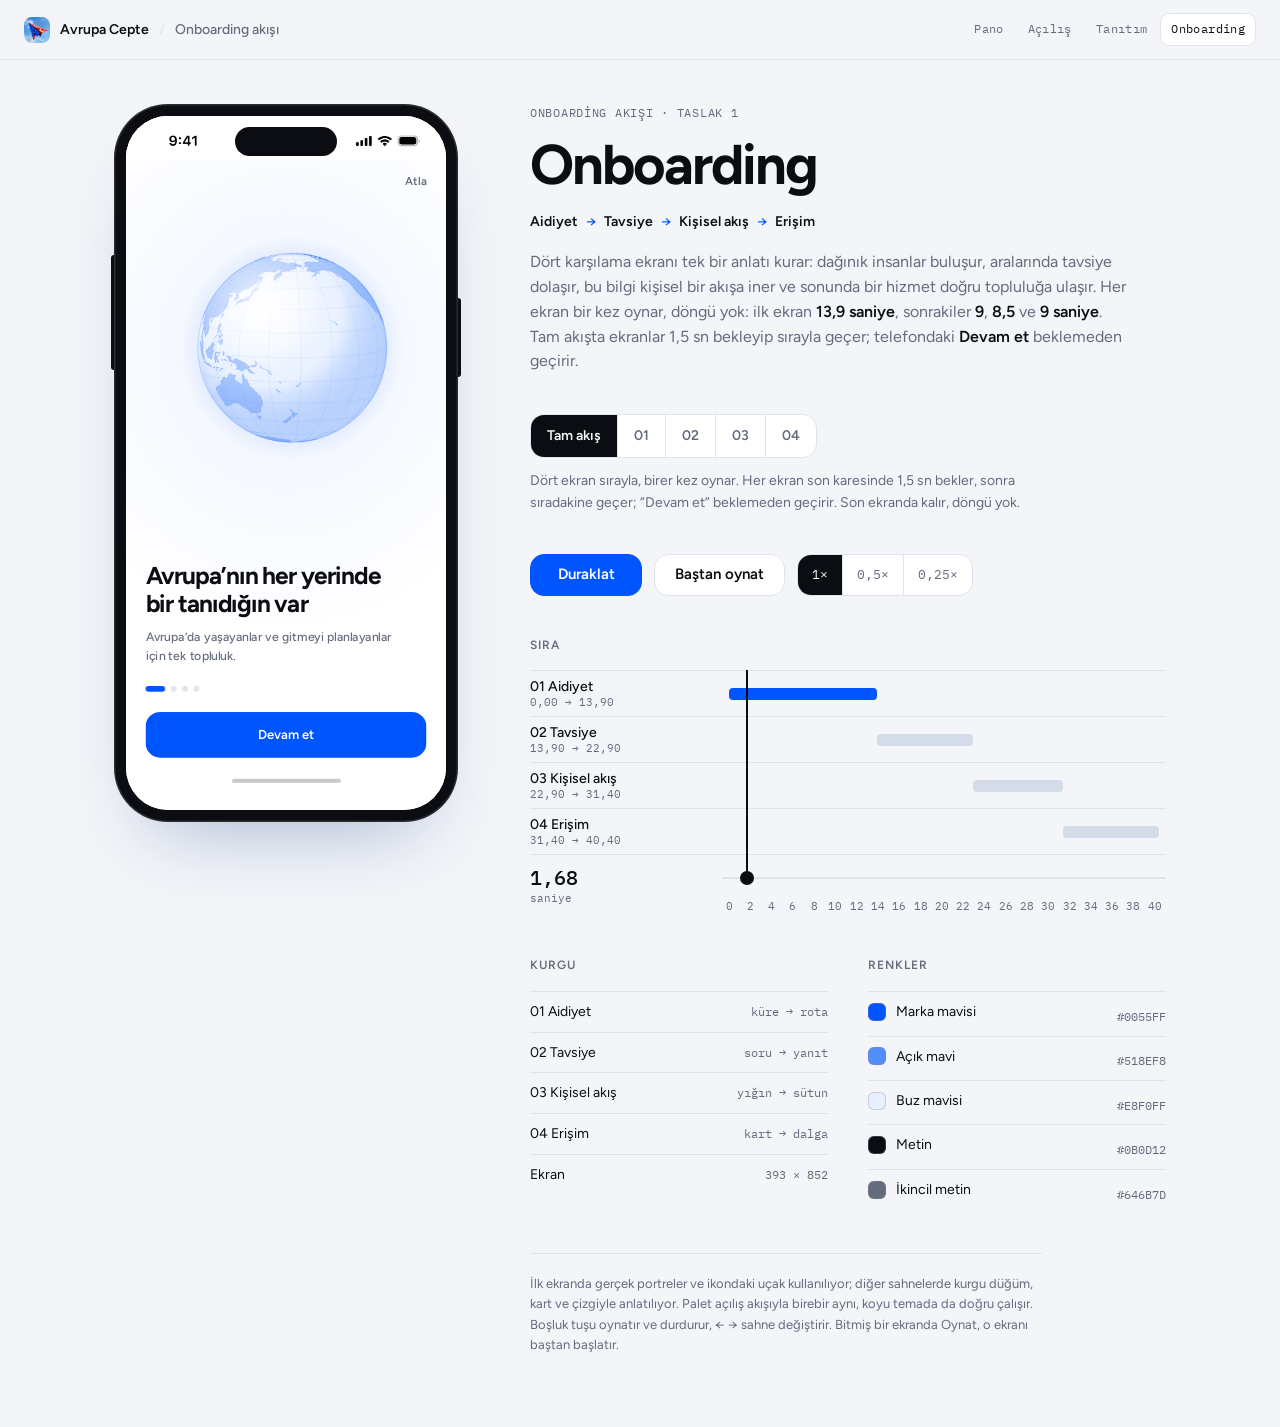
==== onboarding/index.html @ d8091808 "Onboarding: 01 çıkışını yumuşat, 02-04'e süregelen hareket ve parıltı ekle 01: çıkış kuyruğu analiti" ====
<!doctype html>
<html lang="tr">
<head>
<meta charset="utf-8">
<meta name="viewport" content="width=device-width, initial-scale=1">
<title>Avrupa Cepte · Onboarding akışı</title>
<meta name="description" content="Avrupa Cepte onboarding akışı: dört karşılama ekranı, canlı HTML animasyon.">
<link rel="icon" href="../assets/icon.jpg">
<link rel="preconnect" href="https://fonts.googleapis.com">
<link rel="preconnect" href="https://fonts.gstatic.com" crossorigin>
<link rel="stylesheet" href="https://fonts.googleapis.com/css2?family=Figtree:wght@400;500;600;700&family=IBM+Plex+Mono:wght@400;500&display=swap">
<link rel="stylesheet" href="../system.css">
<style>
  /* ---------- ekran içi onboarding ---------- */
  .bg {
    inset: 0;
    background:
      radial-gradient(120% 60% at 50% 34%, rgba(0, 85, 255, .07), rgba(0, 85, 255, 0) 68%),
      var(--surface);
  }
  .art { left: 0; top: 0; width: 393px; height: 852px; overflow: visible; }

  .skip, .cta { cursor: pointer; }
  .skip {
    right: 24px; top: 70px; margin: 0;
    font-size: 14px; font-weight: 600; color: var(--muted);
  }

  .copy { left: 24px; top: 548px; width: 345px; }
  .copy h3 {
    margin: 0 0 14px;
    font-size: 30px; line-height: 1.12; letter-spacing: -.035em; font-weight: 700;
    color: var(--ink);
  }
  .copy h3, .copy p { white-space: nowrap; }
  .copy p {
    margin: 0; font-size: 15px; line-height: 1.5; color: var(--muted); font-weight: 500;
  }

  .dots { left: 24px; top: 700px; display: flex; gap: 7px; align-items: center; }
  .dots i { display: block; width: 7px; height: 7px; border-radius: 4px; background: var(--line); }
  .dots i.on { width: 24px; background: var(--brand); }

  .cta {
    left: 24px; top: 732px; width: 345px; height: 56px;
    border-radius: 18px; background: var(--brand); color: #fff;
    display: grid; place-items: center;
    font-size: 16px; font-weight: 600; letter-spacing: -.01em;
  }
  .homebar {
    left: 130px; top: 814px; width: 134px; height: 5px;
    border-radius: 3px; background: var(--ink); opacity: .22;
  }

  /* ---------- vektör sınıfları (tema duyarlı) ---------- */
  .art .nd { fill: var(--brand); }
  .art .nd-halo { fill: var(--brand); fill-opacity: .12; }
  .art .ln { stroke: var(--brand-mid); fill: none; stroke-linecap: round; stroke-width: 1.4; }
  .art .ln-faint { stroke: var(--brand); fill: none; stroke-linecap: round; stroke-width: 1.2; stroke-opacity: .2; }
  .art .ring { stroke: var(--brand); fill: none; }
  .art .card { fill: var(--surface); stroke: var(--line); stroke-width: 1; }
  .art .card-soft { fill: var(--tint); }
  .art .sk { fill: var(--line); }
  .art .sk-on { fill: var(--brand); fill-opacity: .35; }
  .art .t-ink { fill: var(--ink); font-weight: 600; }
  .art .t-mute { fill: var(--muted); font-weight: 500; }
  .art .t-brand { fill: var(--brand); font-weight: 600; }
  .art .pill { fill: var(--surface); stroke: var(--line); stroke-width: 1; }
  /* ---------- 02 · tasarımdaki gerçek arayüz parçaları ---------- */
  /* Renkler Avrupa Cepte.pdf s.77'den: mavi #0055FF, yeşil #15AE3B,
     oy hapı #CCD9F3. Koyu temada yeşil ve yüzeyler tokenlara uyar. */
  .art .ui-card { fill: var(--surface); }
  .art .ui-name { fill: var(--ink); font-weight: 700; }
  .art .ui-body { fill: var(--ink); font-weight: 500; }
  .art .ui-mute { fill: var(--muted); font-weight: 500; }
  .art .ui-ring { fill: none; stroke: var(--line); stroke-width: 1; }
  .art .ui-ring-thin { fill: none; stroke: #0B1B3A; stroke-opacity: .12; stroke-width: .9; }
  .art .ui-seal { fill: none; stroke: var(--muted); stroke-width: 1.2; stroke-opacity: .85; }
  .art .ui-menu { stroke: var(--ink); stroke-width: 2; stroke-linecap: round; stroke-opacity: .8; }
  .art .ui-pill { fill: var(--surface); stroke: var(--line); stroke-width: 1; }
  .art .ui-ghost { fill: none; stroke: var(--line); stroke-width: 1; }
  .art .ui-ico { fill: none; stroke: var(--muted); stroke-width: 1.5; stroke-linecap: round; stroke-linejoin: round; }
  .art .ui-up { fill: var(--brand); fill-opacity: .18; }
  .art .ui-up-t { fill: var(--brand); font-weight: 700; }
  .art .ui-up-i { fill: var(--brand); }
  .art .ui-ok { fill: var(--ok); font-weight: 600; }
  .art .ui-ok-fill { fill: var(--ok); }
  .art .ui-ans { fill: var(--ok-tint); stroke: var(--ok); stroke-width: 1.2; }
  /* koyu temada yeşil açılıyor; üstündeki yazı beyaz kalırsa okunmuyor */
  .art .ui-seal-b { fill: none; stroke: var(--brand); stroke-width: 1.2; }
  .art .ui-brand-t { fill: var(--brand); font-weight: 600; }
  .art .ui-page { fill: var(--tint); fill-opacity: .55; stroke: var(--line); stroke-width: 1; }
  .art .ui-sel { fill: none; stroke: var(--brand); stroke-width: 1.8; }
  .art .ui-chk { fill: var(--surface); stroke: var(--line); stroke-width: 1; }
  .art .ui-chk-off { fill: none; stroke: var(--muted); stroke-width: 1.8; stroke-linecap: round; stroke-linejoin: round; }
  .art .ui-chk-on { fill: none; stroke: var(--ink); stroke-width: 2.1; stroke-linecap: round; stroke-linejoin: round; }
  .art .ui-tag { fill: var(--line); fill-opacity: .6; }
  .art .ui-logo { fill: var(--brand); }
  .art .ui-dot { fill: var(--brand); }
  .art .ui-tint { fill: var(--tint); }
  .art .ui-ico-b { fill: none; stroke: var(--brand); stroke-width: 1.6; stroke-linecap: round; stroke-linejoin: round; }
  .art .ui-ok-ink { fill: #FFFFFF; font-weight: 600; }
  @media (prefers-color-scheme: dark) { :root:not([data-theme="light"]) .art .ui-ok-ink { fill: #06240F; } }
  :root[data-theme="dark"] .art .ui-ok-ink { fill: #06240F; }

  .art .globe-land { fill: var(--brand-mid); fill-opacity: .42; stroke: var(--brand); stroke-opacity: .18; stroke-width: .6; }
  .art .globe-grat { fill: none; stroke: var(--brand); stroke-opacity: .12; stroke-width: .6; }
  .art .globe-rim { fill: none; stroke: var(--brand); stroke-opacity: .22; stroke-width: 1; }
</style>
</head>
<body>

<nav class="topnav">
  <a class="tn-brand" href="/">
    <img class="tn-mark" src="/assets/icon.jpg" alt="">
    <span>Avrupa Cepte</span>
    <span class="tn-sep">/</span>
    <span class="tn-here">Onboarding akışı</span>
  </a>
  <div class="tn-links">
    <a href="/">Pano</a>
    <a href="/splash/">Açılış</a>
    <a href="/tanitim/">Tanıtım</a>
    <a href="/onboarding/" aria-current="page">Onboarding</a>
  </div>
</nav>

<main class="wrap">
  <div class="phone">
    <div class="screen" id="screen">
      <div class="stage" id="stage">
        <div class="bg"></div>
        <svg class="art" id="art" viewBox="0 0 393 852" aria-hidden="true"></svg>
        <img class="status" src="../assets/status.png" alt="" id="status">
        <p class="skip">Atla</p>
        <div class="copy">
          <h3 id="obHead">Avrupa’nın her yerinde<br>bir tanıdığın var</h3>
          <p id="obSub">Avrupa’da yaşayanlar ve gitmeyi planlayanlar<br>için tek topluluk.</p>
        </div>
        <div class="dots" id="obDots"><i class="on"></i><i></i><i></i><i></i></div>
        <div class="cta" id="obCta">Devam et</div>
        <div class="homebar"></div>
      </div>
    </div>
  </div>

  <div class="panel">
    <header>
      <p class="eyebrow">Onboarding akışı · taslak 1</p>
      <h1>Onboarding</h1>
      <ul class="chain" aria-label="Akış">
        <li>Aidiyet</li><li>Tavsiye</li><li>Kişisel akış</li><li>Erişim</li>
      </ul>
      <p class="lead">Dört karşılama ekranı tek bir anlatı kurar: dağınık insanlar buluşur, aralarında tavsiye dolaşır, bu bilgi kişisel bir akışa iner ve sonunda bir hizmet doğru topluluğa ulaşır. Her ekran bir kez oynar, döngü yok: ilk ekran <strong>13,9 saniye</strong>, sonrakiler <strong>9</strong>, <strong>8,5</strong> ve <strong>9 saniye</strong>. Tam akışta ekranlar 1,5 sn bekleyip sırayla geçer; telefondaki <strong>Devam et</strong> beklemeden geçirir.</p>
    </header>

    <div class="modes">
      <div class="seg" role="radiogroup" aria-label="Sahne">
        <input type="radio" name="mode" id="m-full" value="full" checked><label for="m-full">Tam akış</label>
        <input type="radio" name="mode" id="m-1" value="1"><label for="m-1">01</label>
        <input type="radio" name="mode" id="m-2" value="2"><label for="m-2">02</label>
        <input type="radio" name="mode" id="m-3" value="3"><label for="m-3">03</label>
        <input type="radio" name="mode" id="m-4" value="4"><label for="m-4">04</label>
      </div>
      <p class="mode-note" id="modeNote"></p>
    </div>

    <div class="controls">
      <button class="btn primary" id="play" type="button" aria-pressed="false">Oynat</button>
      <button class="btn" id="replay" type="button">Baştan oynat</button>
      <div class="seg" role="radiogroup" aria-label="Oynatma hızı">
        <input type="radio" name="speed" id="sp-1" value="1" checked><label for="sp-1">1×</label>
        <input type="radio" name="speed" id="sp-05" value="0.5"><label for="sp-05">0,5×</label>
        <input type="radio" name="speed" id="sp-025" value="0.25"><label for="sp-025">0,25×</label>
      </div>
    </div>

    <section aria-labelledby="h-seq">
      <h2 id="h-seq">Sıra</h2>
      <div class="tl">
        <div id="rows"></div>
        <div class="tl-axis">
          <div class="timecode" id="time">0,00<small>saniye</small></div>
          <div>
            <input class="scrub" type="range" id="scrub" min="0" max="14400" step="10" value="0" aria-label="Zaman">
            <div class="ticks" id="ticks" aria-hidden="true"></div>
          </div>
        </div>
        <div class="head" aria-hidden="true"><i id="playhead"></i></div>
      </div>
    </section>

    <div class="facts">
      <section aria-labelledby="h-src">
        <h2 id="h-src">Kurgu</h2>
        <ul class="list">
          <li><span>01 Aidiyet</span><span class="src">küre → rota</span></li>
          <li><span>02 Tavsiye</span><span class="src">soru → yanıt</span></li>
          <li><span>03 Kişisel akış</span><span class="src">yığın → sütun</span></li>
          <li><span>04 Erişim</span><span class="src">kart → dalga</span></li>
          <li><span>Ekran</span><span class="src">393 × 852</span></li>
        </ul>
      </section>
      <section aria-labelledby="h-col">
        <h2 id="h-col">Renkler</h2>
        <ul class="list">
          <li><span class="sw"><span class="chip" style="background:#0055FF"></span>Marka mavisi</span><code>#0055FF</code></li>
          <li><span class="sw"><span class="chip" style="background:#518EF8"></span>Açık mavi</span><code>#518EF8</code></li>
          <li><span class="sw"><span class="chip" style="background:#E8F0FF"></span>Buz mavisi</span><code>#E8F0FF</code></li>
          <li><span class="sw"><span class="chip" style="background:#0B0D12"></span>Metin</span><code>#0B0D12</code></li>
          <li><span class="sw"><span class="chip" style="background:#646B7D"></span>İkincil metin</span><code>#646B7D</code></li>
        </ul>
      </section>
    </div>

    <p class="note">İlk ekranda gerçek portreler ve ikondaki uçak kullanılıyor; diğer sahnelerde kurgu düğüm, kart ve çizgiyle anlatılıyor. Palet açılış akışıyla birebir aynı, koyu temada da doğru çalışır. Boşluk tuşu oynatır ve durdurur, ← → sahne değiştirir. Bitmiş bir ekranda Oynat, o ekranı baştan başlatır.</p>
  </div>
</main>

<script src="/tanitim/assets/d3.min.js"></script>
<script src="app.js"></script>
</body>
</html>
---- system.css ----
/* Avrupa Cepte · animasyon panosu tasarım sistemi
   Kaynak: açılış akışı sayfası. Panel, cihaz çerçevesi, zaman çizelgesi ve
   tipografi tüm sayfalarda birebir aynı kalır. */

:root {
  --bg: #F3F5F9;
  --surface: #FFFFFF;
  --ink: #0B0D12;
  --muted: #646B7D;
  --line: #DEE3EC;
  --bar: #D5DCE9;
  --bar-on: #0055FF;
  --accent: #0055FF;
  --accent-ink: #FFFFFF;
  --shadow: 0 40px 80px -40px rgba(0, 40, 120, .35);
  --lw: 11rem;

  --brand: #0055FF;
  --brand-mid: #518EF8;
  --tint: #E8F0FF;
  --ok: #15AE3B;
  --ok-tint: #F5FFF8;
  --bezel: #0B0D12;
}
@media (prefers-color-scheme: dark) {
  :root:not([data-theme="light"]) {
    --bg: #0A0C12;
    --surface: #12151D;
    --ink: #ECEFF5;
    --muted: #9097A8;
    --line: #232836;
    --bar: #2A3040;
    --bar-on: #4D8BFF;
    --accent: #4D8BFF;
    --accent-ink: #0A0C12;
    --shadow: 0 40px 80px -30px rgba(0, 0, 0, .8);
    --ok: #2ED45C;
    --ok-tint: #0F2417;
    --bezel: #000000;
  }
}
:root[data-theme="dark"] {
  --bg: #0A0C12;
  --surface: #12151D;
  --ink: #ECEFF5;
  --muted: #9097A8;
  --line: #232836;
  --bar: #2A3040;
  --bar-on: #4D8BFF;
  --accent: #4D8BFF;
  --accent-ink: #0A0C12;
  --shadow: 0 40px 80px -30px rgba(0, 0, 0, .8);
  --ok: #2ED45C;
  --ok-tint: #0F2417;
  --bezel: #000000;
}

* { box-sizing: border-box; }
body {
  margin: 0;
  background: var(--bg);
  color: var(--ink);
  font-family: "Figtree", -apple-system, "SF Pro Text", system-ui, sans-serif;
  font-size: 15px;
  line-height: 1.55;
}
a { color: inherit; }

/* ---------- üst navigasyon ---------- */
.topnav {
  position: sticky;
  top: 0;
  z-index: 40;
  display: flex;
  align-items: center;
  justify-content: space-between;
  gap: 24px;
  height: 60px;
  padding-inline: 24px;
  background: var(--bg);
  border-bottom: 1px solid var(--line);
}
.tn-brand {
  display: inline-flex; align-items: center; gap: 10px;
  font-size: 14px; font-weight: 600; text-decoration: none; color: var(--ink);
  white-space: nowrap;
}
.tn-mark {
  width: 26px; height: 26px; border-radius: 8px; flex: none;
  display: block;
  object-fit: cover;
  background: var(--accent);
  box-shadow: inset 0 0 0 1px rgba(11, 13, 18, .10);
}
.tn-sep { color: var(--line); }
.tn-here { color: var(--muted); font-weight: 500; }
.tn-links { display: flex; gap: 2px; }
.tn-links a {
  font-family: "IBM Plex Mono", ui-monospace, Menlo, monospace;
  font-size: 12px; letter-spacing: .03em;
  color: var(--muted); text-decoration: none;
  padding: 7px 11px; border-radius: 9px;
  transition: color .16s, background-color .16s;
}
.tn-links a:hover { color: var(--ink); background: var(--surface); }
.tn-links a[aria-current="page"] {
  color: var(--ink); background: var(--surface);
  box-shadow: inset 0 0 0 1px var(--line);
}
@media (max-width: 600px) {
  .topnav { height: 52px; padding-inline: 14px; gap: 10px; }
  .tn-sep, .tn-here { display: none; }
  .tn-links a { padding: 6px 8px; font-size: 11px; }
}

.wrap {
  max-width: 1100px;
  margin: 0 auto;
  padding-inline: 24px;
  padding-block: 44px 72px;
  display: grid;
  grid-template-columns: minmax(0, 344px) minmax(0, 1fr);
  gap: 72px;
  align-items: start;
}

/* ---------- cihaz ---------- */
.phone {
  width: 100%;
  background: var(--bezel);
  border-radius: 54px;
  padding: 12px;
  box-shadow:
    var(--shadow),
    inset 0 0 0 1.5px rgba(255, 255, 255, .13);
  position: sticky;
  top: 92px;
}
/* yan tuşlar: sessize alma/ses solda, güç sağda */
.phone::before, .phone::after {
  content: '';
  position: absolute;
  width: 3px;
  background: var(--bezel);
  pointer-events: none;
}
.phone::before {
  left: -3px; top: 21%; height: 16%;
  border-radius: 3px 0 0 3px;
}
.phone::after {
  right: -3px; top: 27%; height: 11%;
  border-radius: 0 3px 3px 0;
}
.screen {
  position: relative;
  aspect-ratio: 393 / 852;
  max-width: 100%;
  border-radius: 42px;
  overflow: hidden;
  background: #FFFFFF;
}
/* Dynamic Island: yüzde ölçülü, ekranla birlikte ölçeklenir */
.screen::after {
  content: '';
  position: absolute;
  z-index: 30;
  left: 34.2%;
  width: 31.6%;
  top: 1.6%;
  aspect-ratio: 124 / 36;
  border-radius: 999px;
  background: #0B0D12;
  pointer-events: none;
}
.stage {
  position: absolute;
  left: 0;
  top: 0;
  width: 393px;
  height: 852px;
  transform-origin: 0 0;
}
.stage > * { position: absolute; }
.status { left: 0; top: 0; width: 393px; height: 54px; }

/* ---------- panel ---------- */
.panel { display: flex; flex-direction: column; gap: 40px; min-width: 0; }
.panel-link {
  display: inline-flex; align-items: center; gap: 6px;
  background: var(--surface); border: 1px solid var(--line);
  border-radius: 9px; padding: 8px 12px; margin: 0 0 18px;
  color: var(--muted); font-size: 12px; font-weight: 600;
  text-decoration: none; align-self: flex-start;
  transition: border-color .18s, color .18s;
}
.panel-link:hover { border-color: var(--accent); color: var(--ink); }

.eyebrow {
  font-family: "IBM Plex Mono", ui-monospace, Menlo, monospace;
  font-size: 12px;
  letter-spacing: .06em;
  text-transform: uppercase;
  color: var(--muted);
  margin: 0 0 14px;
}
h1 {
  font-weight: 700;
  font-size: clamp(2.4rem, 5vw, 3.5rem);
  line-height: 1;
  letter-spacing: -0.035em;
  margin: 0 0 18px;
  text-wrap: balance;
}
.lead { margin: 0; max-width: 60ch; color: var(--muted); font-size: 16px; }
.lead strong { color: var(--ink); font-weight: 600; }
.chain {
  display: flex; flex-wrap: wrap; align-items: center;
  gap: 6px 8px; margin: 0 0 18px; padding: 0;
  list-style: none; font-weight: 600; font-size: 14px;
}
.chain li { display: inline-flex; align-items: center; gap: 8px; }
.chain li + li::before { content: "→"; color: var(--accent); font-weight: 500; }

h2 {
  font-size: 12px; font-weight: 600; letter-spacing: .08em;
  text-transform: uppercase; color: var(--muted); margin: 0 0 16px;
}

.modes { display: flex; flex-direction: column; gap: 12px; }
.modes .seg { align-self: flex-start; max-width: 100%; flex-wrap: wrap; }
.modes .seg label { font-family: inherit; font-size: 14px; font-weight: 600; padding: 0 16px; height: 42px; }
.mode-note { margin: 0; color: var(--muted); font-size: 14px; max-width: 60ch; }
.controls { display: flex; flex-wrap: wrap; align-items: center; gap: 12px; }
.btn {
  height: 42px; padding: 0 20px; border-radius: 14px;
  border: 1px solid var(--line); background: var(--surface);
  color: var(--ink); font: inherit; font-weight: 600; cursor: pointer;
}
.btn:hover { border-color: var(--muted); }
.btn.primary { background: var(--accent); border-color: var(--accent); color: var(--accent-ink); min-width: 112px; }
.btn:focus-visible, .seg input:focus-visible + label, .check input:focus-visible, .scrub:focus-visible {
  outline: 2px solid var(--accent); outline-offset: 2px;
}
.seg {
  display: inline-flex; border: 1px solid var(--line);
  border-radius: 14px; overflow: hidden; background: var(--surface);
}
.seg input { position: absolute; opacity: 0; pointer-events: none; }
.seg label {
  height: 40px; display: grid; place-items: center; padding: 0 14px; cursor: pointer;
  font-family: "IBM Plex Mono", ui-monospace, Menlo, monospace;
  font-size: 13px; color: var(--muted);
}
.seg label + input + label { border-left: 1px solid var(--line); }
.seg input:checked + label { background: var(--ink); color: var(--bg); }
/* buton tabanlı segment (tanıtım akışı sahne seçici) */
.seg .seg-btn {
  height: 40px; padding: 0 15px;
  background: transparent; border: 0; border-left: 1px solid var(--line);
  font-family: "IBM Plex Mono", ui-monospace, Menlo, monospace;
  font-size: 13px; color: var(--muted); cursor: pointer;
  display: grid; place-items: center;
}
.seg .seg-btn:first-child { border-left: 0; }
.seg .seg-btn:hover { color: var(--ink); }
.seg .seg-btn.selected { background: var(--ink); color: var(--bg); }
.seg .seg-btn:focus-visible { outline: 2px solid var(--accent); outline-offset: -2px; }

.check { display: inline-flex; align-items: center; gap: 8px; cursor: pointer; font-weight: 500; padding-inline: 4px; }
.check input { width: 16px; height: 16px; accent-color: var(--accent); margin: 0; }

/* ---------- zaman çizelgesi ---------- */
.tl { position: relative; }
.tl-row, .tl-axis {
  display: grid; grid-template-columns: var(--lw) minmax(0, 1fr);
  gap: 16px; align-items: center;
}
.tl-row { min-height: 46px; border-top: 1px solid var(--line); }
.tl-label { display: flex; flex-direction: column; line-height: 1.25; padding-block: 6px; }
.tl-label b { font-weight: 500; font-size: 14px; }
.tl-label small {
  font-family: "IBM Plex Mono", ui-monospace, Menlo, monospace;
  font-size: 11px; color: var(--muted); font-variant-numeric: tabular-nums;
}
.track { position: relative; height: 12px; margin-inline: 7px; }
.bar {
  position: absolute; top: 0; bottom: 0; border-radius: 4px;
  background: var(--bar); transition: background-color .12s;
}
.bar.on { background: var(--bar-on); }
.tl-axis { border-top: 1px solid var(--line); padding-top: 12px; align-items: start; }
.timecode {
  font-family: "IBM Plex Mono", ui-monospace, Menlo, monospace;
  font-size: 20px; font-weight: 500; font-variant-numeric: tabular-nums; line-height: 1.1;
}
.timecode small { display: block; font-size: 11px; font-weight: 400; color: var(--muted); margin-top: 3px; }
.scrub {
  -webkit-appearance: none; appearance: none; width: 100%; height: 22px;
  margin: 0; background: transparent; cursor: pointer; border-radius: 4px;
}
.scrub::-webkit-slider-runnable-track { height: 2px; background: var(--line); }
.scrub::-moz-range-track { height: 2px; background: var(--line); }
.scrub::-webkit-slider-thumb {
  -webkit-appearance: none; width: 14px; height: 14px; margin-top: -6px;
  border-radius: 50%; background: var(--ink); border: 0;
}
.scrub::-moz-range-thumb { width: 14px; height: 14px; border-radius: 50%; background: var(--ink); border: 0; }
.ticks { position: relative; height: 18px; margin-inline: 7px; margin-top: 2px; }
.ticks span {
  position: absolute; transform: translateX(-50%);
  font-family: "IBM Plex Mono", ui-monospace, Menlo, monospace;
  font-size: 11px; color: var(--muted); font-variant-numeric: tabular-nums;
}
.head {
  position: absolute; top: 0; bottom: 40px;
  left: calc(var(--lw) + 16px + 7px); right: 7px; pointer-events: none;
}
.head i { position: absolute; top: 0; bottom: 0; width: 2px; margin-left: -1px; background: var(--ink); }

/* ---------- kaynaklar + renkler ---------- */
.facts { display: grid; grid-template-columns: repeat(2, minmax(0, 1fr)); gap: 40px; }
.list { margin: 0; padding: 0; list-style: none; }
.list li {
  display: flex; justify-content: space-between; align-items: baseline;
  gap: 16px; padding-block: 9px; border-top: 1px solid var(--line); font-size: 14px;
}
.list code, .list .src {
  font-family: "IBM Plex Mono", ui-monospace, Menlo, monospace;
  font-size: 12px; color: var(--muted); white-space: nowrap;
}
.sw { display: inline-flex; align-items: center; gap: 10px; }
.chip { width: 18px; height: 18px; border-radius: 6px; box-shadow: inset 0 0 0 1px rgba(127, 135, 160, .35); flex: none; }

.note { margin: 0; font-size: 13px; color: var(--muted); max-width: 64ch; padding-top: 20px; border-top: 1px solid var(--line); }

@media (max-width: 860px) {
  .wrap { grid-template-columns: minmax(0, 1fr); gap: 44px; padding-inline: 16px; padding-block: 28px 56px; }
  .phone { position: static; width: min(300px, 100%); margin-inline: auto; border-radius: 46px; padding: 9px; }
  .screen { border-radius: 38px; }
}
@media (max-width: 520px) {
  :root { --lw: 8.25rem; }
  .tl-label b { font-size: 13px; }
  .facts { grid-template-columns: minmax(0, 1fr); gap: 32px; }
}
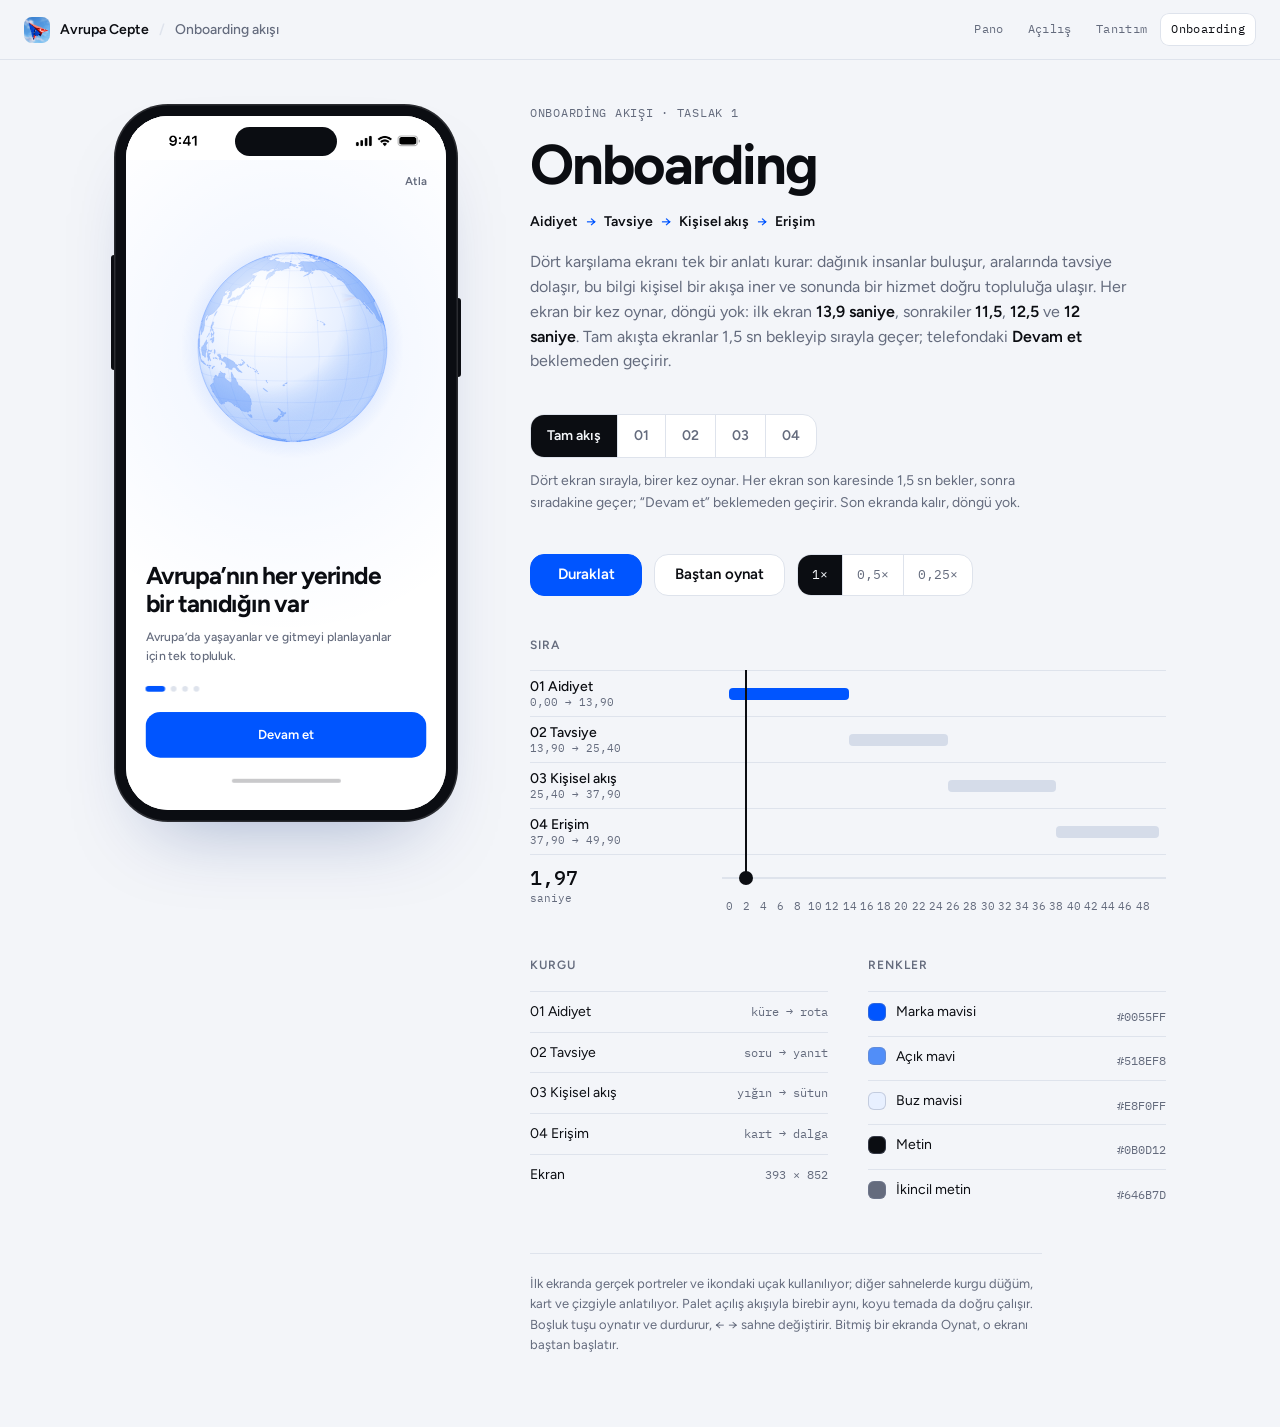
==== commit eba0c6e7: "Onboarding: 02 akışı doldur, 03'e konu küresi, 04'e Avrupa paylaşım anı 02 (9 → 11,5 sn): hızlı kayd" ====
--- a/onboarding/index.html
+++ b/onboarding/index.html
@@ -151,7 +151,7 @@
       <ul class="chain" aria-label="Akış">
         <li>Aidiyet</li><li>Tavsiye</li><li>Kişisel akış</li><li>Erişim</li>
       </ul>
-      <p class="lead">Dört karşılama ekranı tek bir anlatı kurar: dağınık insanlar buluşur, aralarında tavsiye dolaşır, bu bilgi kişisel bir akışa iner ve sonunda bir hizmet doğru topluluğa ulaşır. Her ekran bir kez oynar, döngü yok: ilk ekran <strong>13,9 saniye</strong>, sonrakiler <strong>9</strong>, <strong>8,5</strong> ve <strong>9 saniye</strong>. Tam akışta ekranlar 1,5 sn bekleyip sırayla geçer; telefondaki <strong>Devam et</strong> beklemeden geçirir.</p>
+      <p class="lead">Dört karşılama ekranı tek bir anlatı kurar: dağınık insanlar buluşur, aralarında tavsiye dolaşır, bu bilgi kişisel bir akışa iner ve sonunda bir hizmet doğru topluluğa ulaşır. Her ekran bir kez oynar, döngü yok: ilk ekran <strong>13,9 saniye</strong>, sonrakiler <strong>11,5</strong>, <strong>12,5</strong> ve <strong>12 saniye</strong>. Tam akışta ekranlar 1,5 sn bekleyip sırayla geçer; telefondaki <strong>Devam et</strong> beklemeden geçirir.</p>
     </header>
 
     <div class="modes">
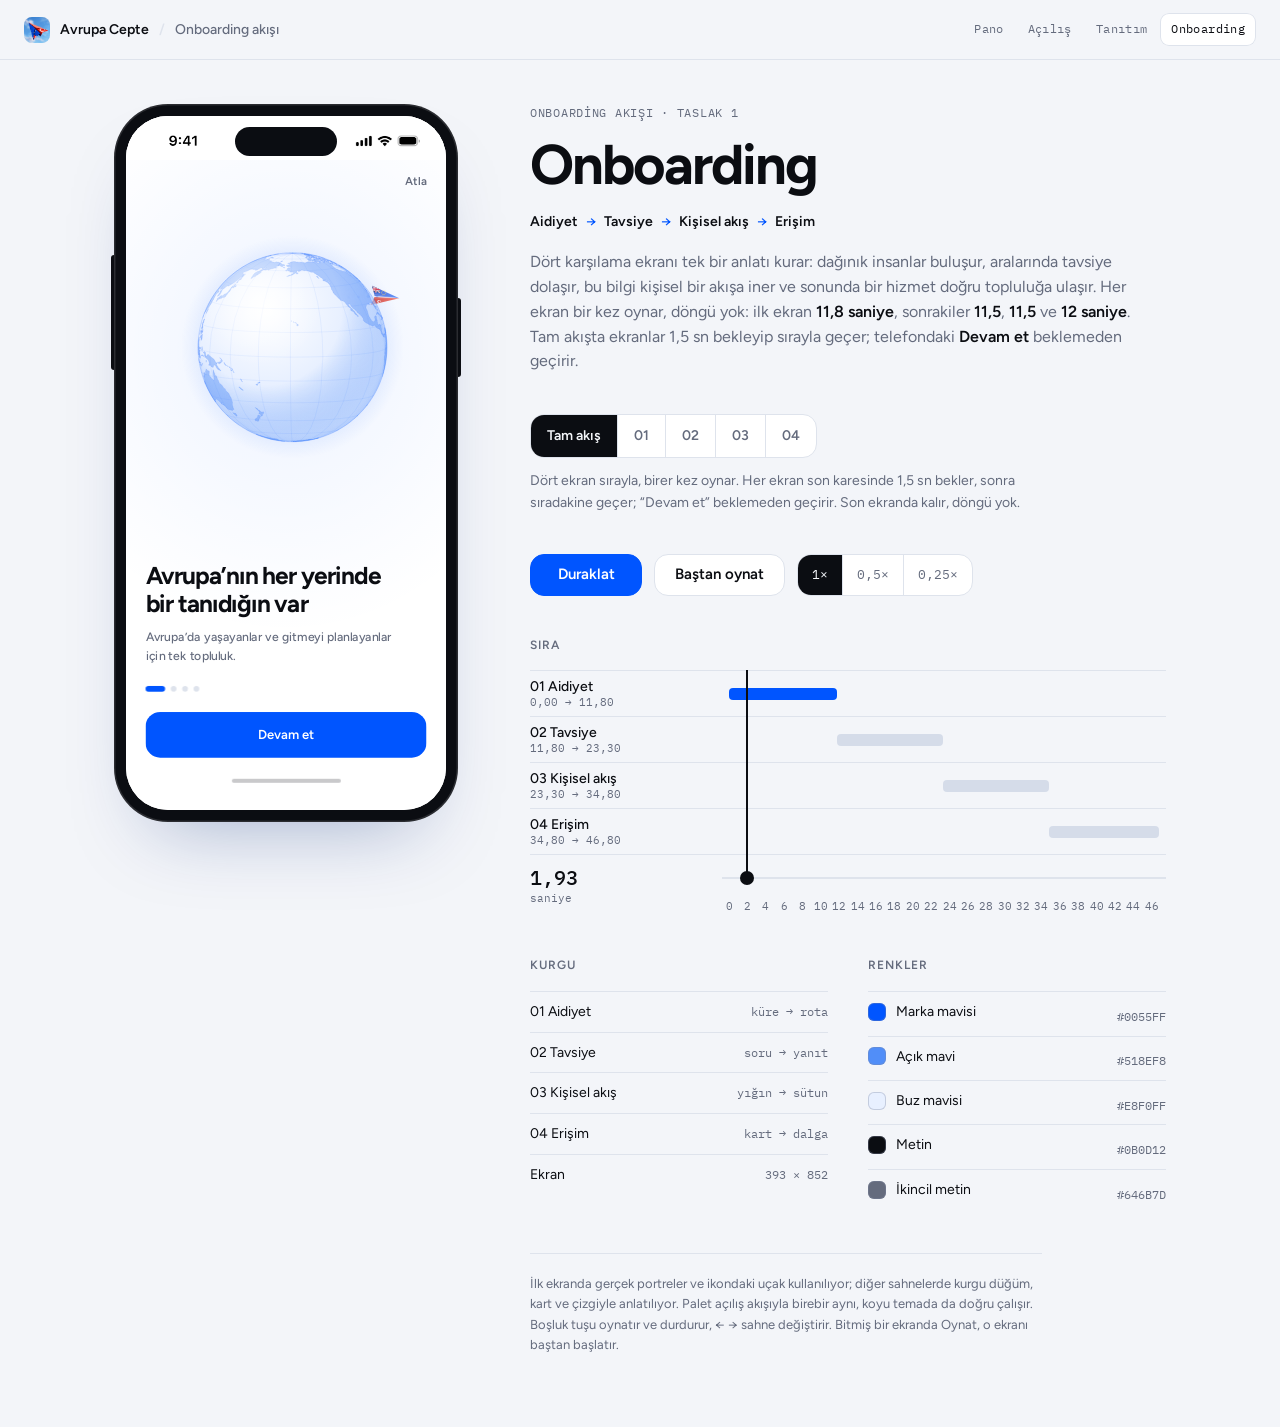
==== commit 1c5f5e51: "Onboarding: 01 hızlandı, 02'de seçim anı, 03'te 5 kart + ortalı küre Oynatıcı: ekranlar arası 1,5 sn" ====
--- a/onboarding/index.html
+++ b/onboarding/index.html
@@ -151,7 +151,7 @@
       <ul class="chain" aria-label="Akış">
         <li>Aidiyet</li><li>Tavsiye</li><li>Kişisel akış</li><li>Erişim</li>
       </ul>
-      <p class="lead">Dört karşılama ekranı tek bir anlatı kurar: dağınık insanlar buluşur, aralarında tavsiye dolaşır, bu bilgi kişisel bir akışa iner ve sonunda bir hizmet doğru topluluğa ulaşır. Her ekran bir kez oynar, döngü yok: ilk ekran <strong>13,9 saniye</strong>, sonrakiler <strong>11,5</strong>, <strong>12,5</strong> ve <strong>12 saniye</strong>. Tam akışta ekranlar 1,5 sn bekleyip sırayla geçer; telefondaki <strong>Devam et</strong> beklemeden geçirir.</p>
+      <p class="lead">Dört karşılama ekranı tek bir anlatı kurar: dağınık insanlar buluşur, aralarında tavsiye dolaşır, bu bilgi kişisel bir akışa iner ve sonunda bir hizmet doğru topluluğa ulaşır. Her ekran bir kez oynar, döngü yok: ilk ekran <strong>11,8 saniye</strong>, sonrakiler <strong>11,5</strong>, <strong>11,5</strong> ve <strong>12 saniye</strong>. Tam akışta ekranlar 1,5 sn bekleyip sırayla geçer; telefondaki <strong>Devam et</strong> beklemeden geçirir.</p>
     </header>
 
     <div class="modes">
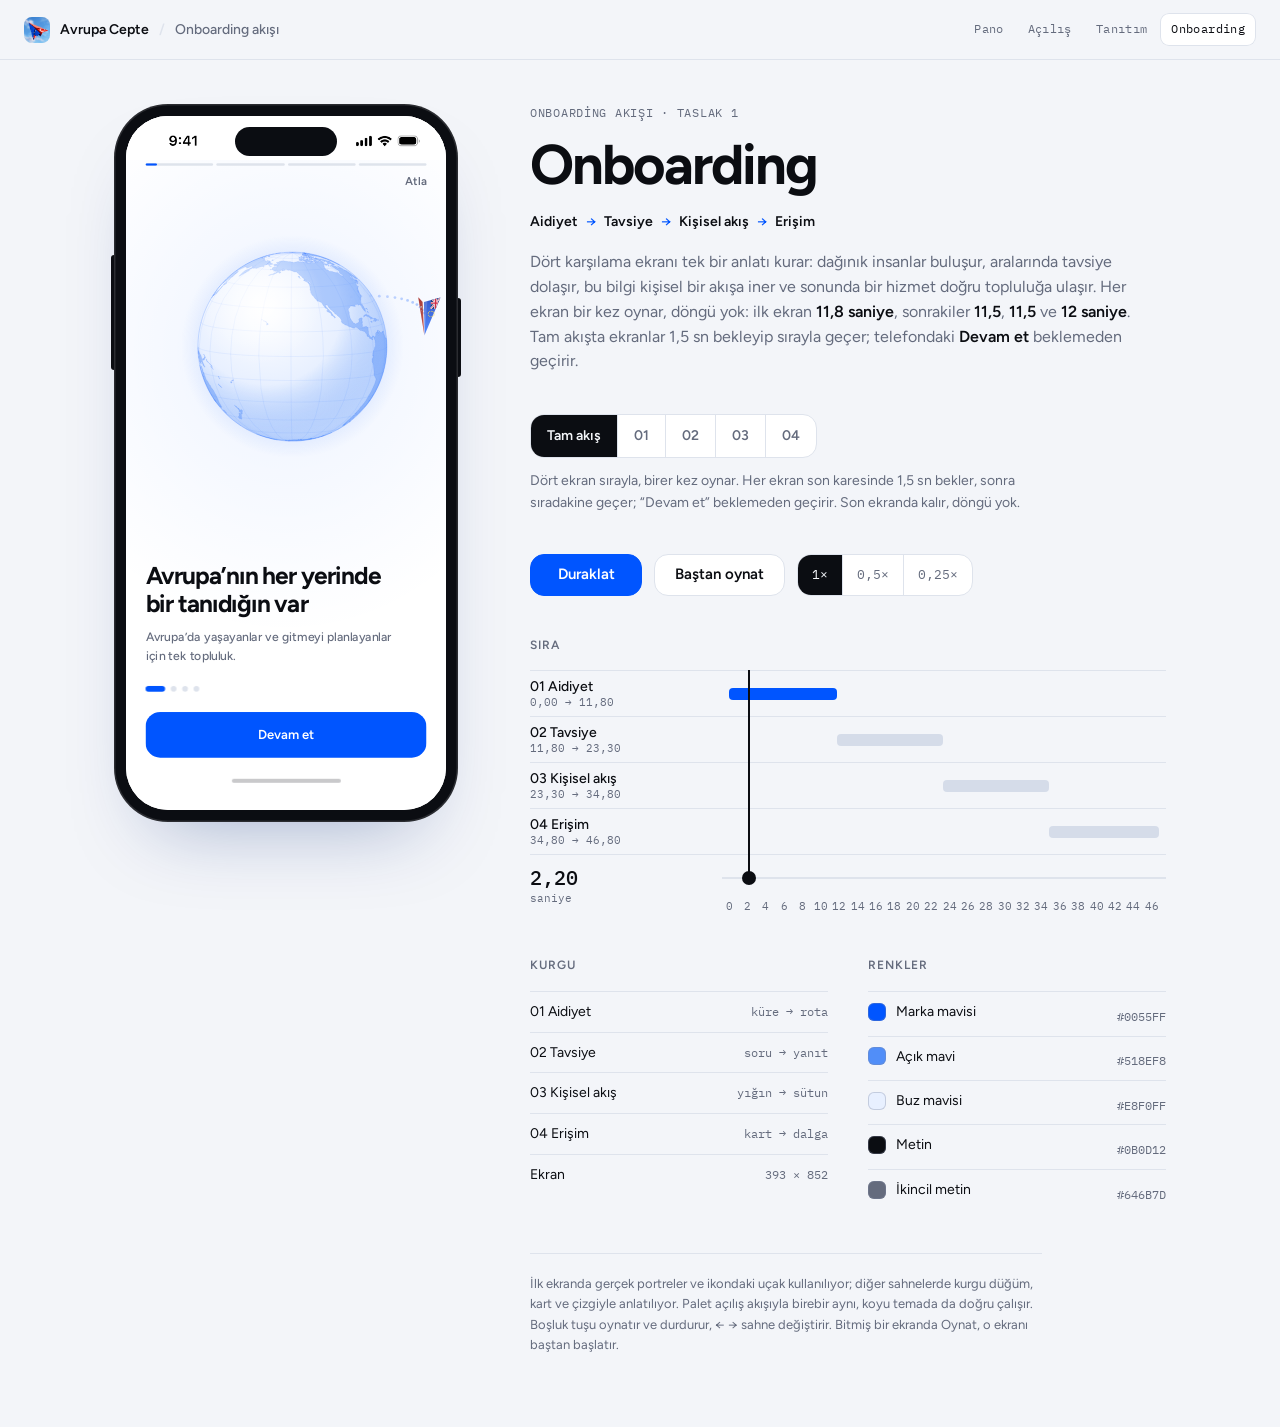
==== commit 1d57ac23: "Onboarding: ekranın üstüne hikâye çubuğu, dolunca sıradaki ekran Durum çubuğunun altına dört dilimli" ====
--- a/onboarding/index.html
+++ b/onboarding/index.html
@@ -19,6 +19,13 @@
       var(--surface);
   }
   .art { left: 0; top: 0; width: 393px; height: 852px; overflow: visible; }
+
+  /* hikâye çubuğu: her ekran için bir dilim, dolunca sıradakine geçilir.
+     Dilim ekran süresi + geçiş beklemesi boyunca dolar, yani tam dolduğu an
+     geçiş olur; boşa dolmuş bekleyen çubuk kalmaz. */
+  .prog { left: 24px; top: 58px; width: 345px; display: flex; gap: 4px; }
+  .prog i { flex: 1; height: 3px; border-radius: 2px; background: var(--line); overflow: hidden; }
+  .prog i b { display: block; height: 100%; width: 0; border-radius: 2px; background: var(--brand); }
 
   .skip, .cta { cursor: pointer; }
   .skip {
@@ -132,6 +139,7 @@
         <div class="bg"></div>
         <svg class="art" id="art" viewBox="0 0 393 852" aria-hidden="true"></svg>
         <img class="status" src="../assets/status.png" alt="" id="status">
+        <div class="prog" id="obProg" aria-hidden="true"><i><b></b></i><i><b></b></i><i><b></b></i><i><b></b></i></div>
         <p class="skip">Atla</p>
         <div class="copy">
           <h3 id="obHead">Avrupa’nın her yerinde<br>bir tanıdığın var</h3>
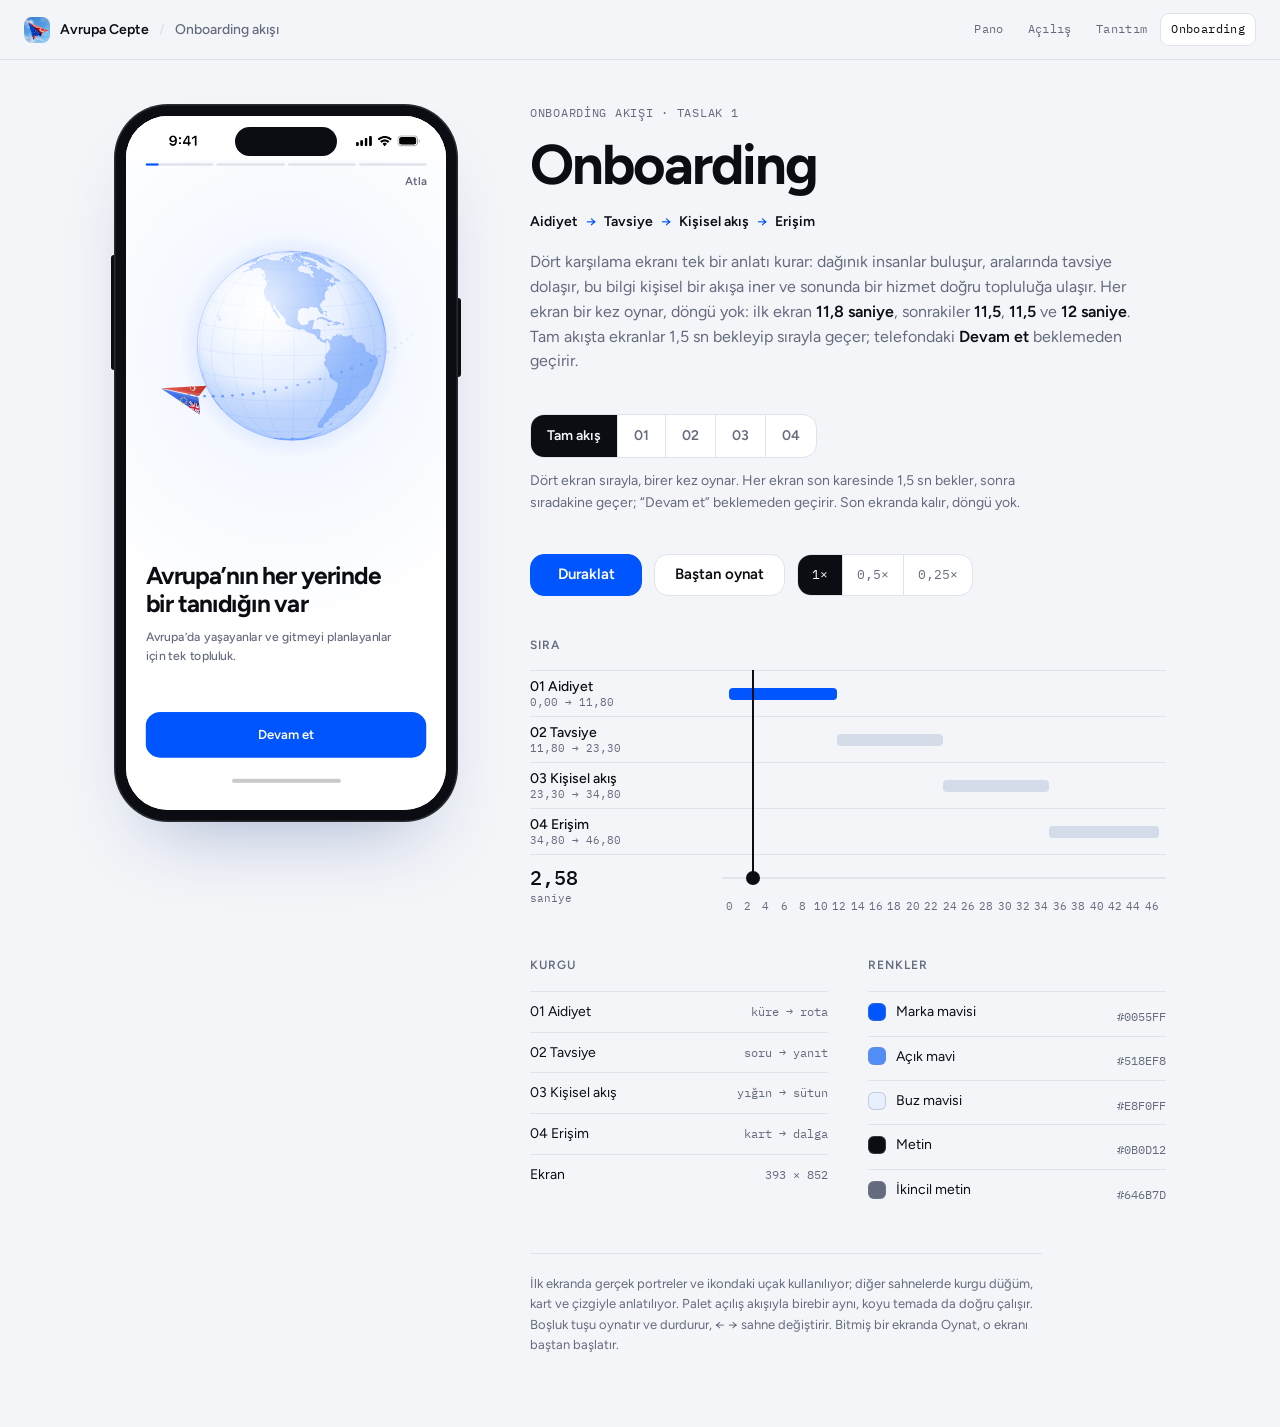
==== commit 77d35ae5: "Onboarding: butonun üstündeki nokta göstergesini kaldır Üstteki hikâye çubuğu aynı bilgiyi verdiği i" ====
--- a/onboarding/index.html
+++ b/onboarding/index.html
@@ -44,9 +44,6 @@
     margin: 0; font-size: 15px; line-height: 1.5; color: var(--muted); font-weight: 500;
   }
 
-  .dots { left: 24px; top: 700px; display: flex; gap: 7px; align-items: center; }
-  .dots i { display: block; width: 7px; height: 7px; border-radius: 4px; background: var(--line); }
-  .dots i.on { width: 24px; background: var(--brand); }
 
   .cta {
     left: 24px; top: 732px; width: 345px; height: 56px;
@@ -145,7 +142,6 @@
           <h3 id="obHead">Avrupa’nın her yerinde<br>bir tanıdığın var</h3>
           <p id="obSub">Avrupa’da yaşayanlar ve gitmeyi planlayanlar<br>için tek topluluk.</p>
         </div>
-        <div class="dots" id="obDots"><i class="on"></i><i></i><i></i><i></i></div>
         <div class="cta" id="obCta">Devam et</div>
         <div class="homebar"></div>
       </div>
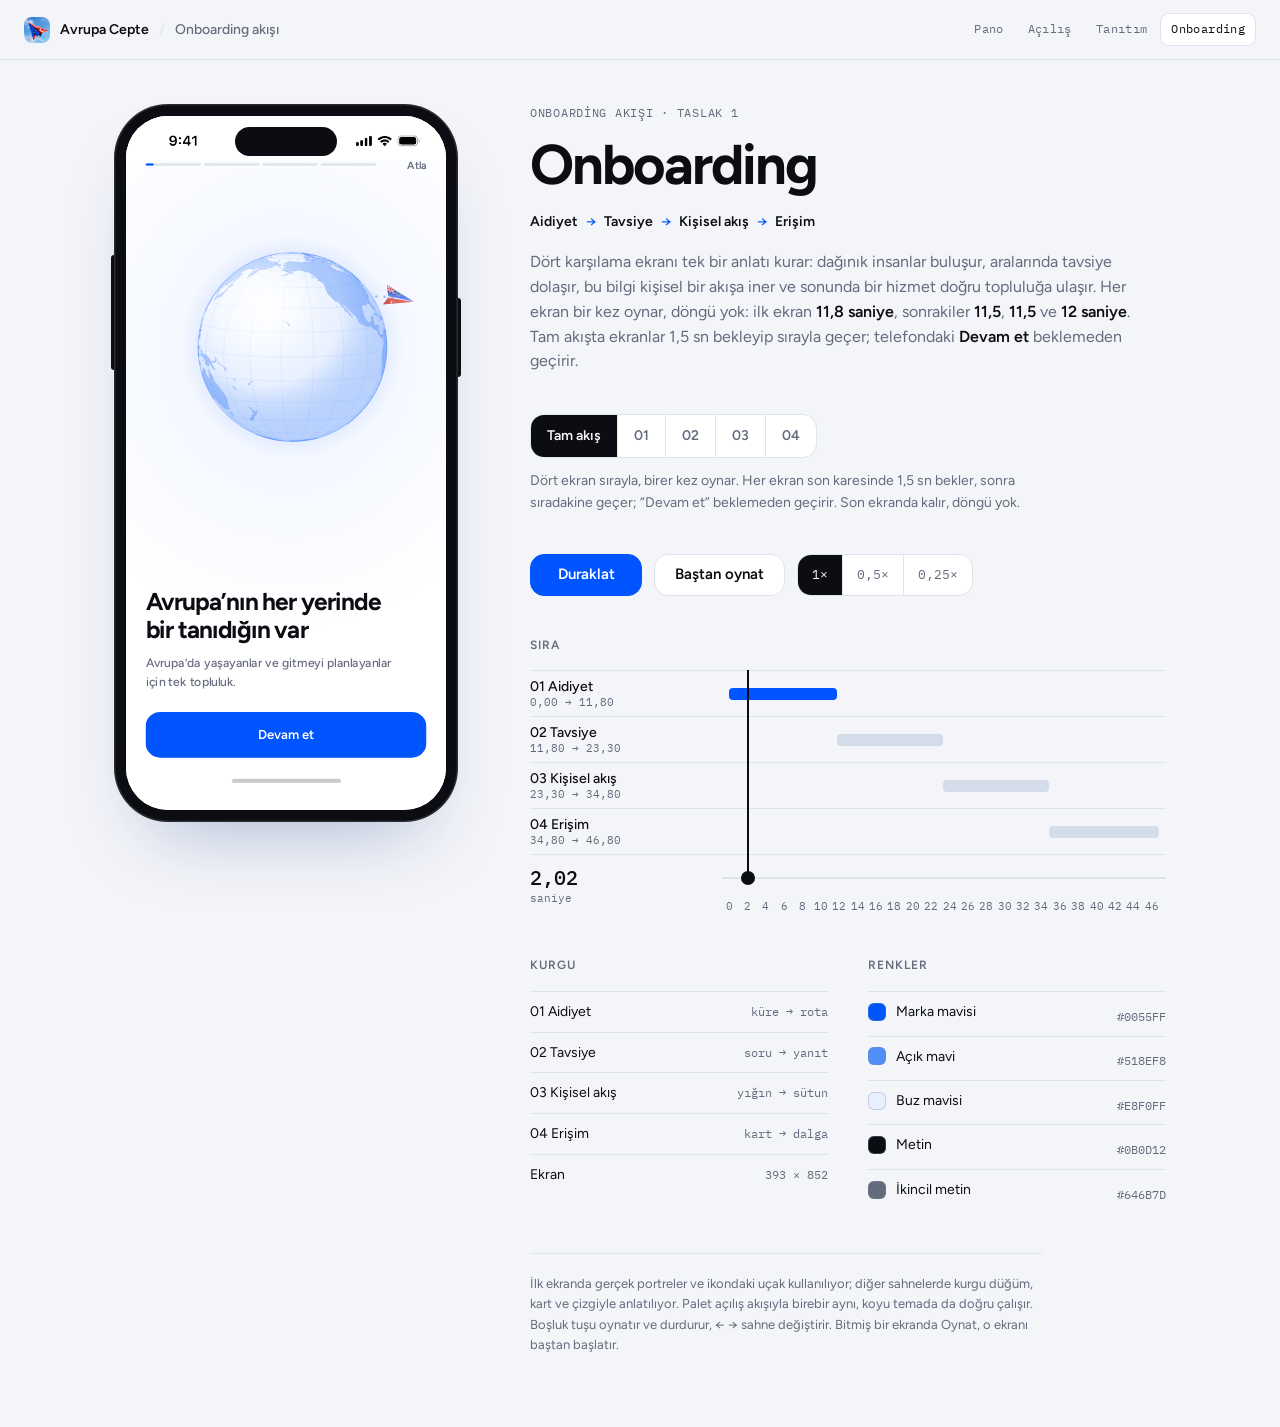
==== commit d8826a7a: "Onboarding: metin bloğunu butona yaklaştır, Atla'yı çubuk satırına al Metin bloğu 548 → 580: nokta g" ====
--- a/onboarding/index.html
+++ b/onboarding/index.html
@@ -23,17 +23,22 @@
   /* hikâye çubuğu: her ekran için bir dilim, dolunca sıradakine geçilir.
      Dilim ekran süresi + geçiş beklemesi boyunca dolar, yani tam dolduğu an
      geçiş olur; boşa dolmuş bekleyen çubuk kalmaz. */
-  .prog { left: 24px; top: 58px; width: 345px; display: flex; gap: 4px; }
+  .prog { left: 24px; top: 58px; width: 283px; display: flex; gap: 4px; }
   .prog i { flex: 1; height: 3px; border-radius: 2px; background: var(--line); overflow: hidden; }
   .prog i b { display: block; height: 100%; width: 0; border-radius: 2px; background: var(--brand); }
 
   .skip, .cta { cursor: pointer; }
+  /* Atla: çubukla aynı satırda, sağ uçta. Eskiden çubuğun hemen altındaydı ve
+     sanatın üstüne biniyordu. */
   .skip {
-    right: 24px; top: 70px; margin: 0;
-    font-size: 14px; font-weight: 600; color: var(--muted);
-  }
-
-  .copy { left: 24px; top: 548px; width: 345px; }
+    right: 24px; top: 51px; margin: 0;
+    font-size: 13px; font-weight: 600; color: var(--muted); letter-spacing: -.01em;
+  }
+
+  /* Metin bloğu: 580 + (67 başlık + 14 + 45 alt metin) = 706, butona 26px.
+     Eskiden 548'de duruyordu, nokta göstergesi kalkınca altta 58px boşluk
+     kalıyordu. */
+  .copy { left: 24px; top: 580px; width: 345px; }
   .copy h3 {
     margin: 0 0 14px;
     font-size: 30px; line-height: 1.12; letter-spacing: -.035em; font-weight: 700;
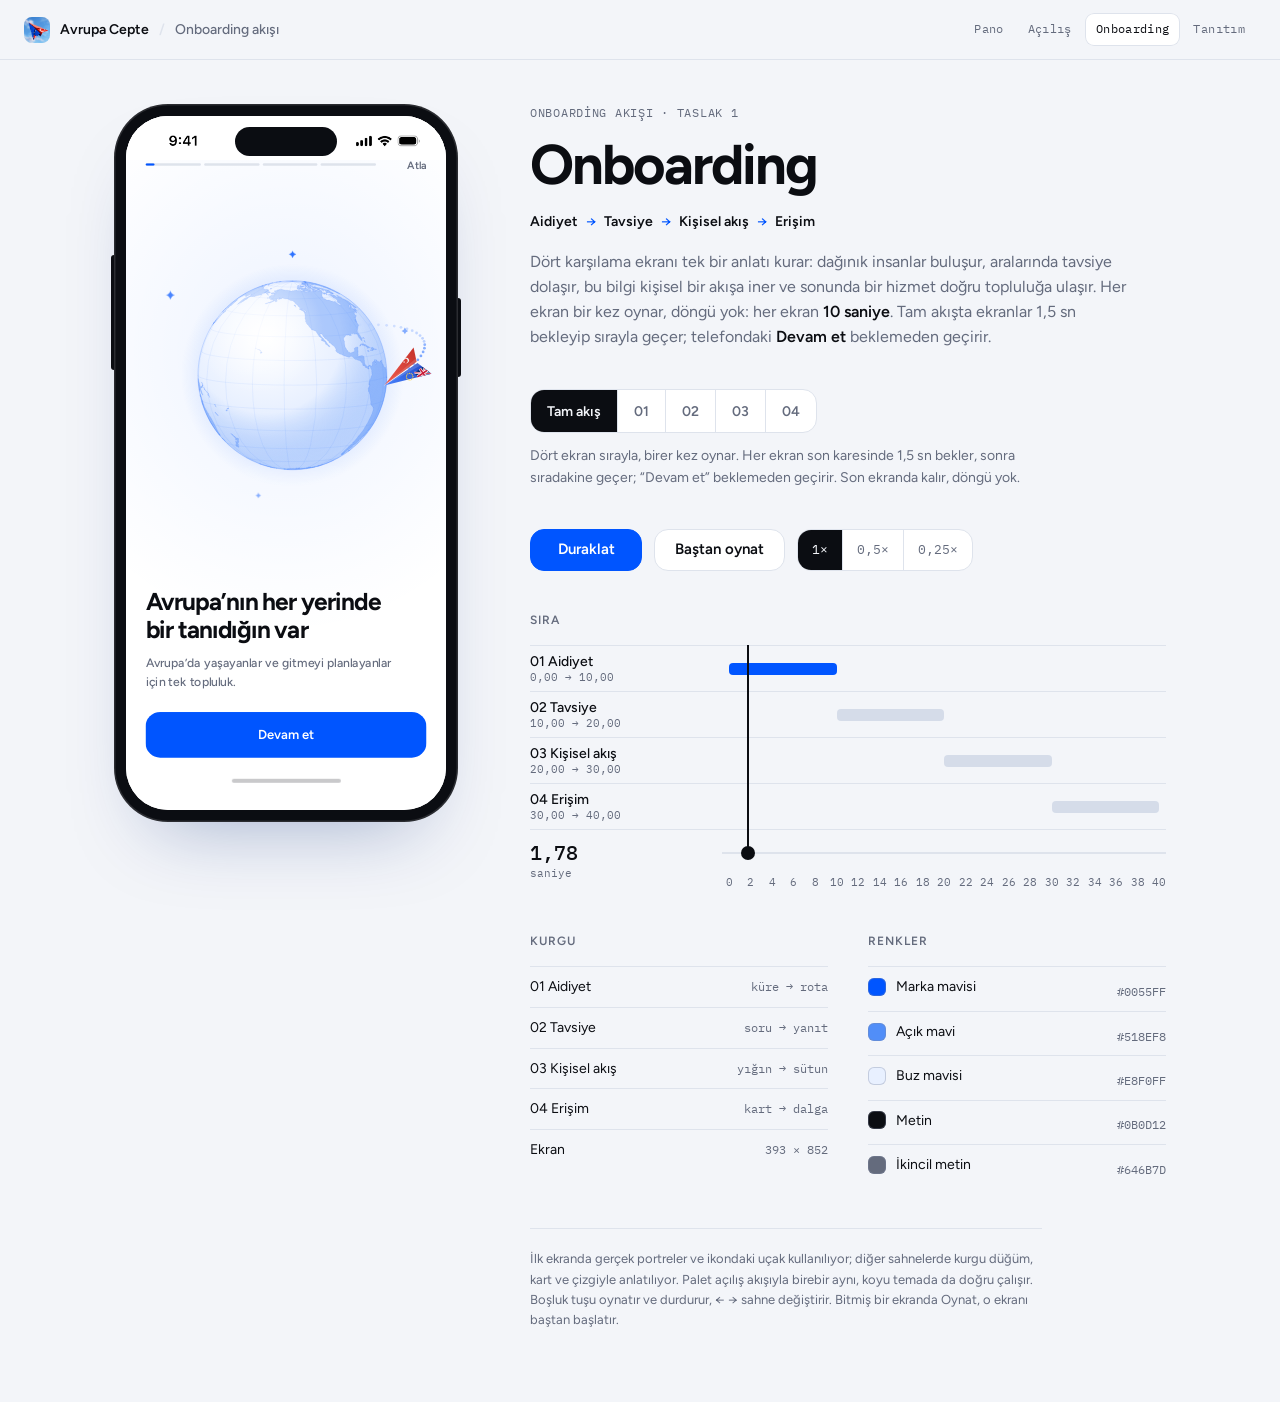
==== commit 55b867ce: "Onboarding: dört ekran da 10 sn, 04'e gerçek Avrupa haritası, daha çok parıltı Süreler eşitlendi (11" ====
--- a/onboarding/index.html
+++ b/onboarding/index.html
@@ -129,8 +129,8 @@
   <div class="tn-links">
     <a href="/">Pano</a>
     <a href="/splash/">Açılış</a>
+    <a href="/onboarding/" aria-current="page">Onboarding</a>
     <a href="/tanitim/">Tanıtım</a>
-    <a href="/onboarding/" aria-current="page">Onboarding</a>
   </div>
 </nav>
 
@@ -160,7 +160,7 @@
       <ul class="chain" aria-label="Akış">
         <li>Aidiyet</li><li>Tavsiye</li><li>Kişisel akış</li><li>Erişim</li>
       </ul>
-      <p class="lead">Dört karşılama ekranı tek bir anlatı kurar: dağınık insanlar buluşur, aralarında tavsiye dolaşır, bu bilgi kişisel bir akışa iner ve sonunda bir hizmet doğru topluluğa ulaşır. Her ekran bir kez oynar, döngü yok: ilk ekran <strong>11,8 saniye</strong>, sonrakiler <strong>11,5</strong>, <strong>11,5</strong> ve <strong>12 saniye</strong>. Tam akışta ekranlar 1,5 sn bekleyip sırayla geçer; telefondaki <strong>Devam et</strong> beklemeden geçirir.</p>
+      <p class="lead">Dört karşılama ekranı tek bir anlatı kurar: dağınık insanlar buluşur, aralarında tavsiye dolaşır, bu bilgi kişisel bir akışa iner ve sonunda bir hizmet doğru topluluğa ulaşır. Her ekran bir kez oynar, döngü yok: her ekran <strong>10 saniye</strong>. Tam akışta ekranlar 1,5 sn bekleyip sırayla geçer; telefondaki <strong>Devam et</strong> beklemeden geçirir.</p>
     </header>
 
     <div class="modes">
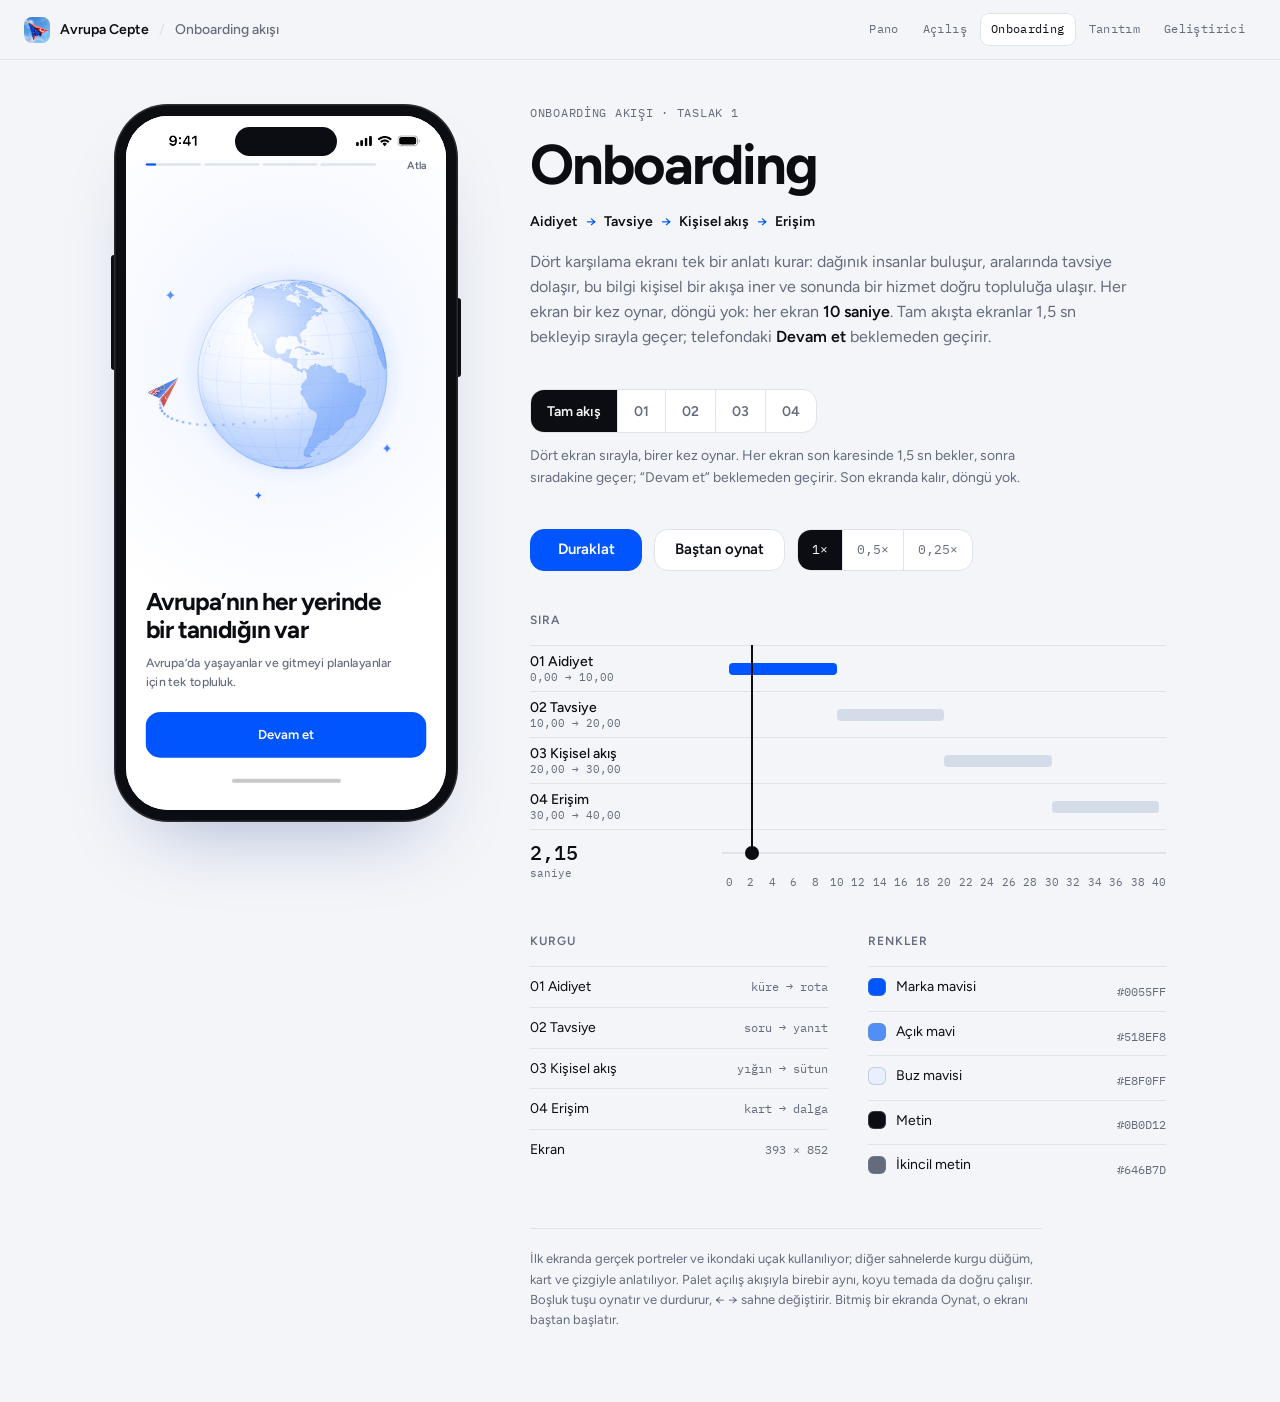
==== commit 1632a2e4: "Site: geliştirici paketi sayfası, pano süreleri ve başlıkları Yeni /gelistirici/ sayfası: her şey si" ====
--- a/onboarding/index.html
+++ b/onboarding/index.html
@@ -131,6 +131,7 @@
     <a href="/splash/">Açılış</a>
     <a href="/onboarding/" aria-current="page">Onboarding</a>
     <a href="/tanitim/">Tanıtım</a>
+    <a href="/gelistirici/">Geliştirici</a>
   </div>
 </nav>
 
